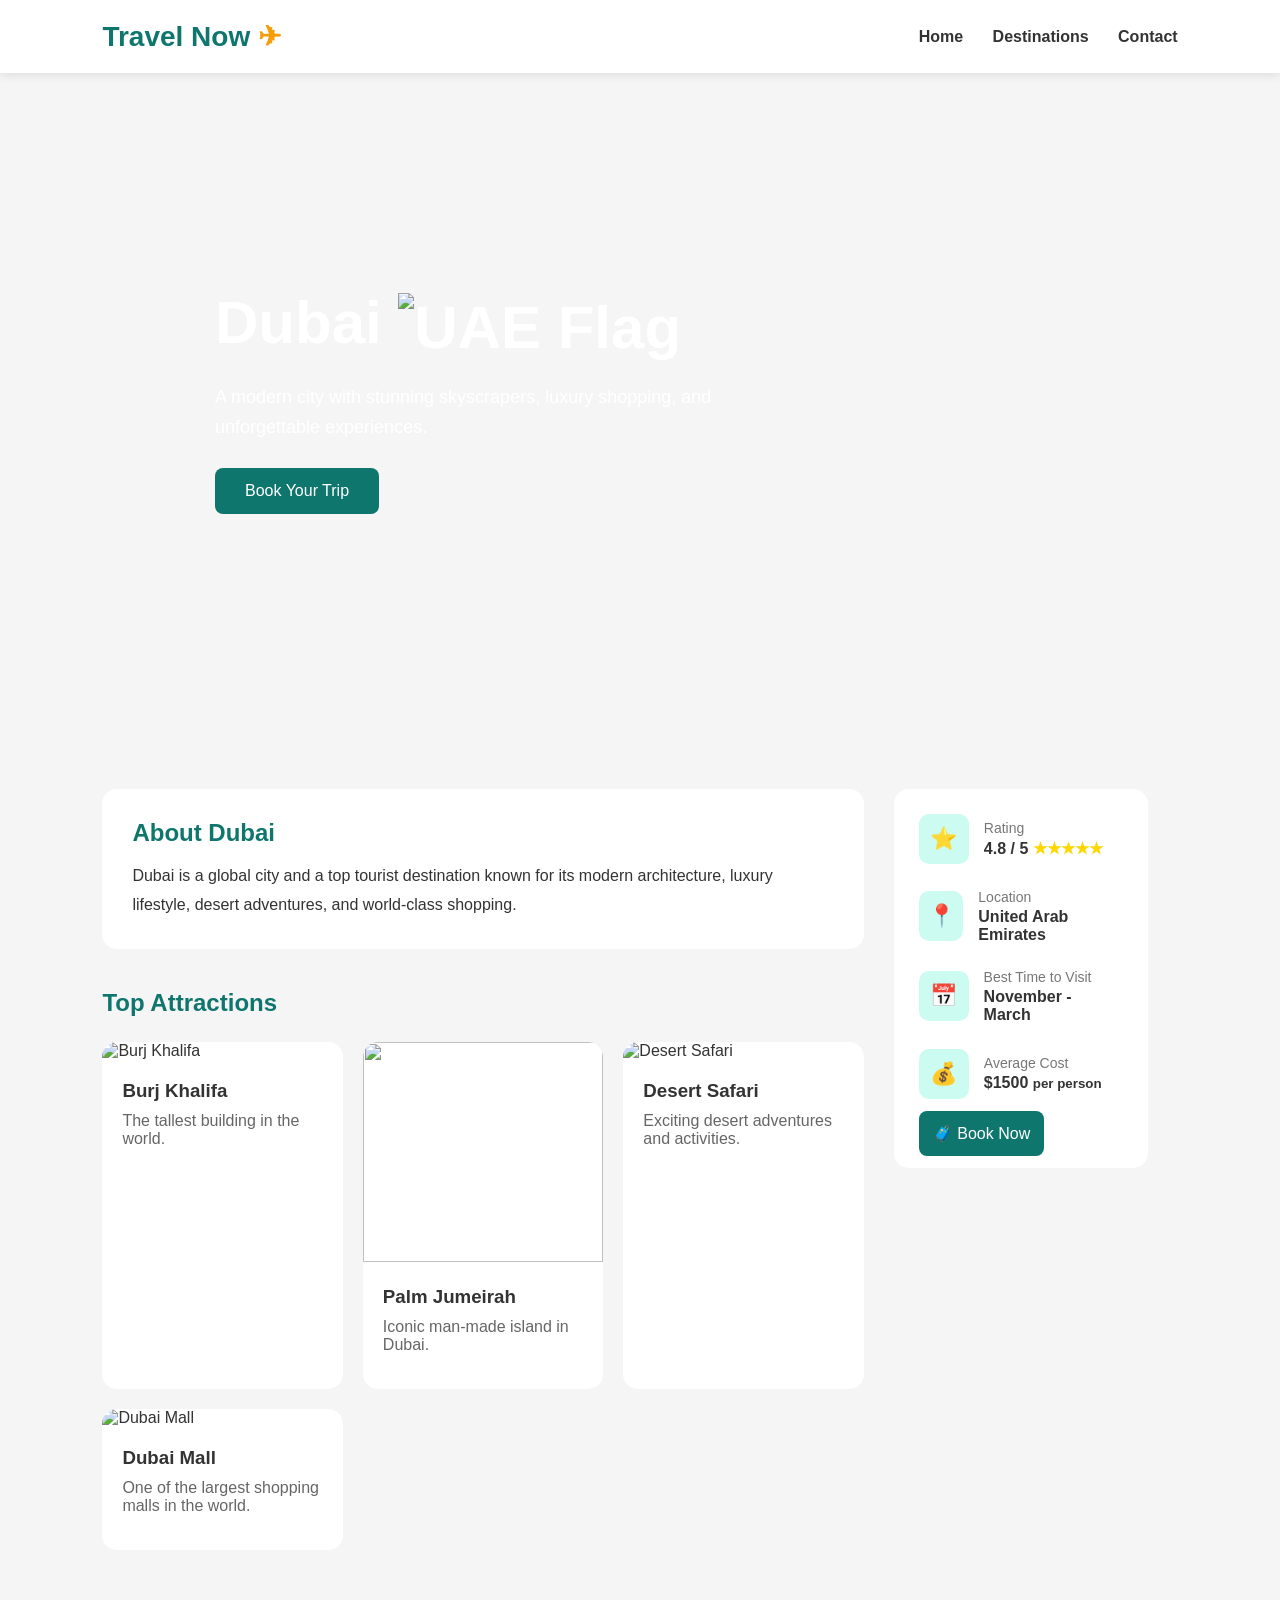
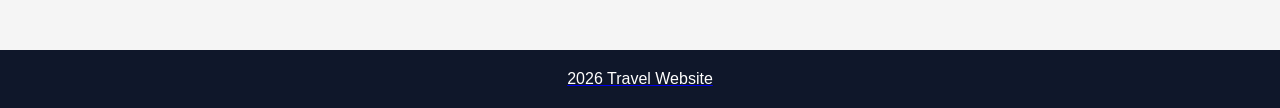
==== Explore Dubai.html @ f2f96668 "Add files via upload" ====
<!DOCTYPE html>
<html lang="en">
<head>
    <meta charset="UTF-8">
    <meta name="viewport" content="width=device-width, initial-scale=1.0">
    <title>TravelNow - Dubai</title>
    <link rel="stylesheet" href="Dubai.css">
</head>
<body>

    <header class="navbar">
        <div class="logo">
            Travel Now <span class="plane-icon">✈</span>
        </div>
        <nav class="nav-links">
            <a href="#home">Home</a>
            <a href="#Destinations">Destinations</a>
            <a href="#Contact">Contact</a>
        </nav>
    </header>

    <section class="hero-banner" id="home">
        <div class="hero-content">
            <h1>
                Dubai 
                <img src="https://cdnjs.cloudflare.com/ajax/libs/twemoji/14.0.2/svg/1f1e6-1f1ea.svg" alt="UAE Flag" class="hero-flag">
            </h1>
            <p>A modern city with stunning skyscrapers, luxury shopping, and unforgettable experiences.</p>
            <button class="btn-primary">Book Your Trip </button>
        </div>
    </section>

    <main class="container" >
        
        <section class="main-content">
            
            <article class="about-section">
                <div class="about-text">
                    <h2>About Dubai</h2>
                    <p>Dubai is a global city and a top tourist destination known for its modern architecture, luxury lifestyle, desert adventures, and world-class shopping.</p>
                </div>
               
            </article>

            <section class="attractions-section" id="Destinations">
                <h2>Top Attractions</h2>
                <div class="cards-grid">
                    
                    <div class="card">
                        <img src="https://tse2.mm.bing.net/th/id/OIP.DnqsNlUwtiS3JvG7ed6hTQHaNK?r=0&rs=1&pid=ImgDetMain&o=7&rm=3" alt="Burj Khalifa">
                        <div class="card-body">
                            <h3>Burj Khalifa</h3>
                            <p>The tallest building in the world.</p>
                            
                        </div>
                    </div>

                    <div class="card">
                        <img src="https://wallpaperaccess.com/full/9052098.jpg" >
                        <div class="card-body">
                            <h3>Palm Jumeirah</h3>
                            <p>Iconic man-made island in Dubai.</p>
                            
                        </div>
                    </div>

                    <div class="card">
                        <img src="https://tse2.mm.bing.net/th/id/OIP.4J_EbY_H7ycNQJYVlPcW5QHaE6?r=0&rs=1&pid=ImgDetMain&o=7&rm=3" alt="Desert Safari">
                        <div class="card-body">
                            <h3>Desert Safari</h3>
                            <p>Exciting desert adventures and activities.</p>
                            
                        </div>
                    </div>

                    <div class="card">
                        <img src="https://tse1.mm.bing.net/th/id/OIP.F5f90KwTE1uLSH_ZekiOrAHaE8?r=0&rs=1&pid=ImgDetMain&o=7&rm=3" alt="Dubai Mall">
                        <div class="card-body">
                            <h3>Dubai Mall</h3>
                            <p>One of the largest shopping malls in the world.</p>
                        
                        </div>
                    </div>

                </div>
            </section>

        </section>

        <aside class="sidebar" id="Contact">
            <div class="info-widget">
                
                <div class="info-item">
                    <div class="icon-box">⭐</div>
                    <div class="info-text">
                        <span class="label">Rating</span>
                        <span class="value">4.8 / 5 <span class="stars">★★★★★</span></span>
                    </div>
                </div>

                <div class="info-item">
                    <div class="icon-box">📍</div>
                    <div class="info-text">
                        <span class="label">Location</span>
                        <span class="value">United Arab Emirates</span>
                    </div>
                </div>

                <div class="info-item">
                    <div class="icon-box">📅</div>
                    <div class="info-text">
                        <span class="label">Best Time to Visit</span>
                        <span class="value">November - March</span>
                    </div>
                </div>

                <div class="info-item">
                    <div class="icon-box">💰</div>
                    <div class="info-text">
                        <span class="label">Average Cost</span>
                        <span class="value">$1500 <small>per person</small></span>
                    </div>
                </div>

                <a href="book now.html" >🧳 Book Now</button>
            </div>
        </aside>

    </main>

    <footer class="footer">
        <p>2026 Travel Website</p>
    </footer>

</body>
</html>
---- Dubai.css ----
*{
    margin: 0;
    padding: 0;
    box-sizing: border-box;
    font-family: Arial, sans-serif;
}

html{
    scroll-behavior: smooth;
}

body{
    background-color: #f5f5f5;
    color: #333;
}

/* Navbar */

.navbar{
    background-color: white;
    display: flex;
    justify-content: space-between;
    align-items: center;
    padding: 20px 8%;
    box-shadow: 0 2px 10px rgba(0,0,0,0.1);
}

.logo{
    font-size: 28px;
    font-weight: bold;
    color: #0f766e;
}

.plane-icon{
    color: #f59e0b;
}

.nav-links a{
    text-decoration: none;
    color: #333;
    margin-left: 25px;
    font-weight: 600;
    transition: 0.3s;
}

.nav-links a:hover{
    color: #0f766e;
}

/* Hero */

.hero-banner{
    background-image: url("https://dubai.savills.ae/_images/downtown-dubai-7-760.jpg");
    background-size: cover;
    background-position: center;
    display: flex;
    align-items: center;
    padding: 215px;
    position: relative;
}



.hero-content{
    position: relative;
    color: white;
    max-width: 600px;
}

.hero-content h1{
    font-size: 60px;
    margin-bottom: 20px;
}

.hero-content p{
    font-size: 18px;
    line-height: 1.7;
    margin-bottom: 25px;
}

.hero-flag{
    width: 45px;
    vertical-align: middle;
}

.btn-primary{
    background-color: #0f766e;
    color: white;
    border: none;
    padding: 14px 30px;
    border-radius: 8px;
    cursor: pointer;
    font-size: 16px;
    transition: 0.3s;
}

.btn-primary:hover{
    background-color: #115e59;
}

/* Main */

.container{
    display: flex;
    gap: 30px;
    padding: 60px 8%;
}

.main-content{
    flex: 3;
}

.sidebar{
    flex: 1;
}

/* About */

.about-section{
    background-color: white;
    padding: 30px;
    border-radius: 15px;
    margin-bottom: 40px;
}

.about-section h2{
    color: #0f766e;
    margin-bottom: 15px;
}

.about-section p{
    line-height: 1.8;
}

/* Attractions */

.attractions-section h2{
    margin-bottom: 25px;
    color: #0f766e;
}

.cards-grid{
    display: grid;
    grid-template-columns: repeat(auto-fit,minmax(220px,1fr));
    gap: 20px;
}

.card{
    background: white;
    border-radius: 15px;
    overflow: hidden;
    transition: 0.3s;
}

.card:hover{
    transform: translateY(-8px);
}

.card img{
    width: 100%;
    height: 220px;
    object-fit: cover;
}

.card-body{
    padding: 20px;
}

.card-body h3{
    margin-bottom: 10px;
}

.card-body p{
    margin-bottom: 15px;
    color: #666;
}

.card-body a{
    text-decoration: none;
    background-color: #0f766e;
    color: white;
    padding: 8px 18px;
    border-radius: 6px;
    display: inline-block;
}

.card-body a:hover{
    background-color: #115e59;
}

/* Sidebar */

.info-widget{
    background-color: white;
    padding: 25px;
    border-radius: 15px;
    top: 20px;
}

.info-item{
    display: flex;
    align-items: center;
    gap: 15px;
    margin-bottom: 25px;
}

.icon-box{
    width: 50px;
    height: 50px;
    background-color: #ccfbf1;
    display: flex;
    justify-content: center;
    align-items: center;
    border-radius: 10px;
    font-size: 22px;
}

.info-text{
    display: flex;
    flex-direction: column;
}

.label{
    color: #777;
    font-size: 14px;
}

.value{
    font-weight: bold;
    margin-top: 3px;
}

.stars{
    color: gold;
}

.info-widget a {
    width: 100%;
    padding: 14px;
    border: none;
    background-color: #0f766e;
    color: white;
    border-radius: 8px;
    cursor: pointer;
    font-size: 16px;
    transition: 0.3s;
    text-decoration: none;
}

.info-widget a :hover{
    background-color: #115e59;
}

/* Footer */

.footer{
    background-color: #0f172a;
    color: white;
    text-align: center;
    padding: 20px;
    margin-top: 40px;
}

/* Responsive */

@media(max-width:992px){

    .container{
        flex-direction: column;
    }

    .hero-content h1{
        font-size: 45px;
    }
}

@media(max-width:768px){

    .navbar{
        flex-direction: column;
        gap: 15px;
    }

    .nav-links{
        display: flex;
        gap: 15px;
    }

    .hero-content h1{
        font-size: 35px;
    }

    .hero-content p{
        font-size: 16px;
    }

    .container{
        padding: 40px 5%;
    }
}
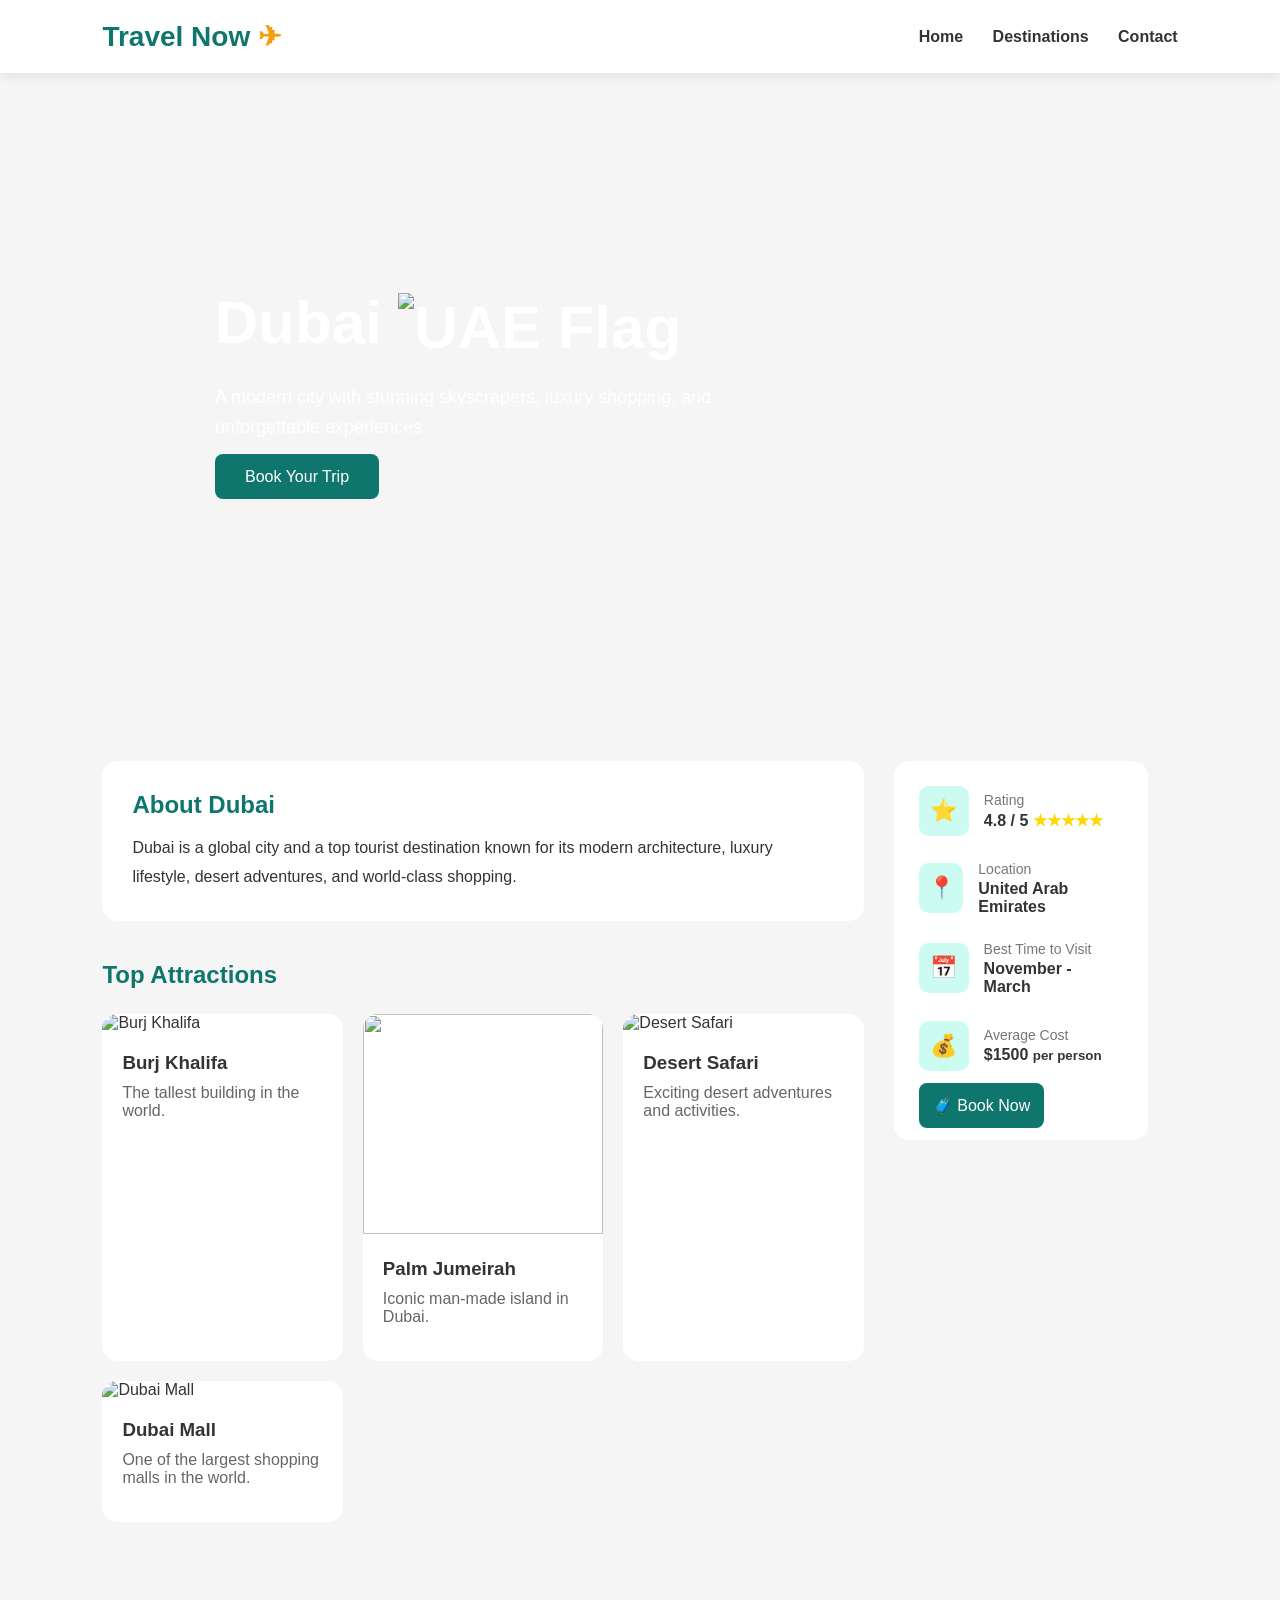
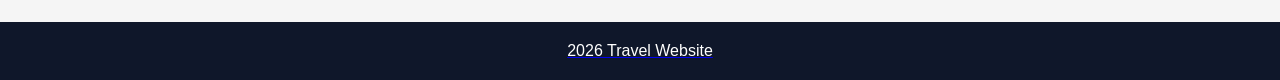
==== commit da903557: "Add files via upload" ====
--- a/Explore Dubai.html
+++ b/Explore Dubai.html
@@ -15,7 +15,7 @@
         <nav class="nav-links">
             <a href="#home">Home</a>
             <a href="#Destinations">Destinations</a>
-            <a href="#Contact">Contact</a>
+             <a href="Contact.html">Contact</a>
         </nav>
     </header>
 
@@ -26,7 +26,7 @@
                 <img src="https://cdnjs.cloudflare.com/ajax/libs/twemoji/14.0.2/svg/1f1e6-1f1ea.svg" alt="UAE Flag" class="hero-flag">
             </h1>
             <p>A modern city with stunning skyscrapers, luxury shopping, and unforgettable experiences.</p>
-            <button class="btn-primary">Book Your Trip </button>
+            <a href="#Destinations" class="btn-primary">Book Your Trip </a>
         </div>
     </section>
 
--- a/Dubai.css
+++ b/Dubai.css
@@ -92,6 +92,7 @@
     cursor: pointer;
     font-size: 16px;
     transition: 0.3s;
+    text-decoration: none;
 }
 
 .btn-primary:hover{
